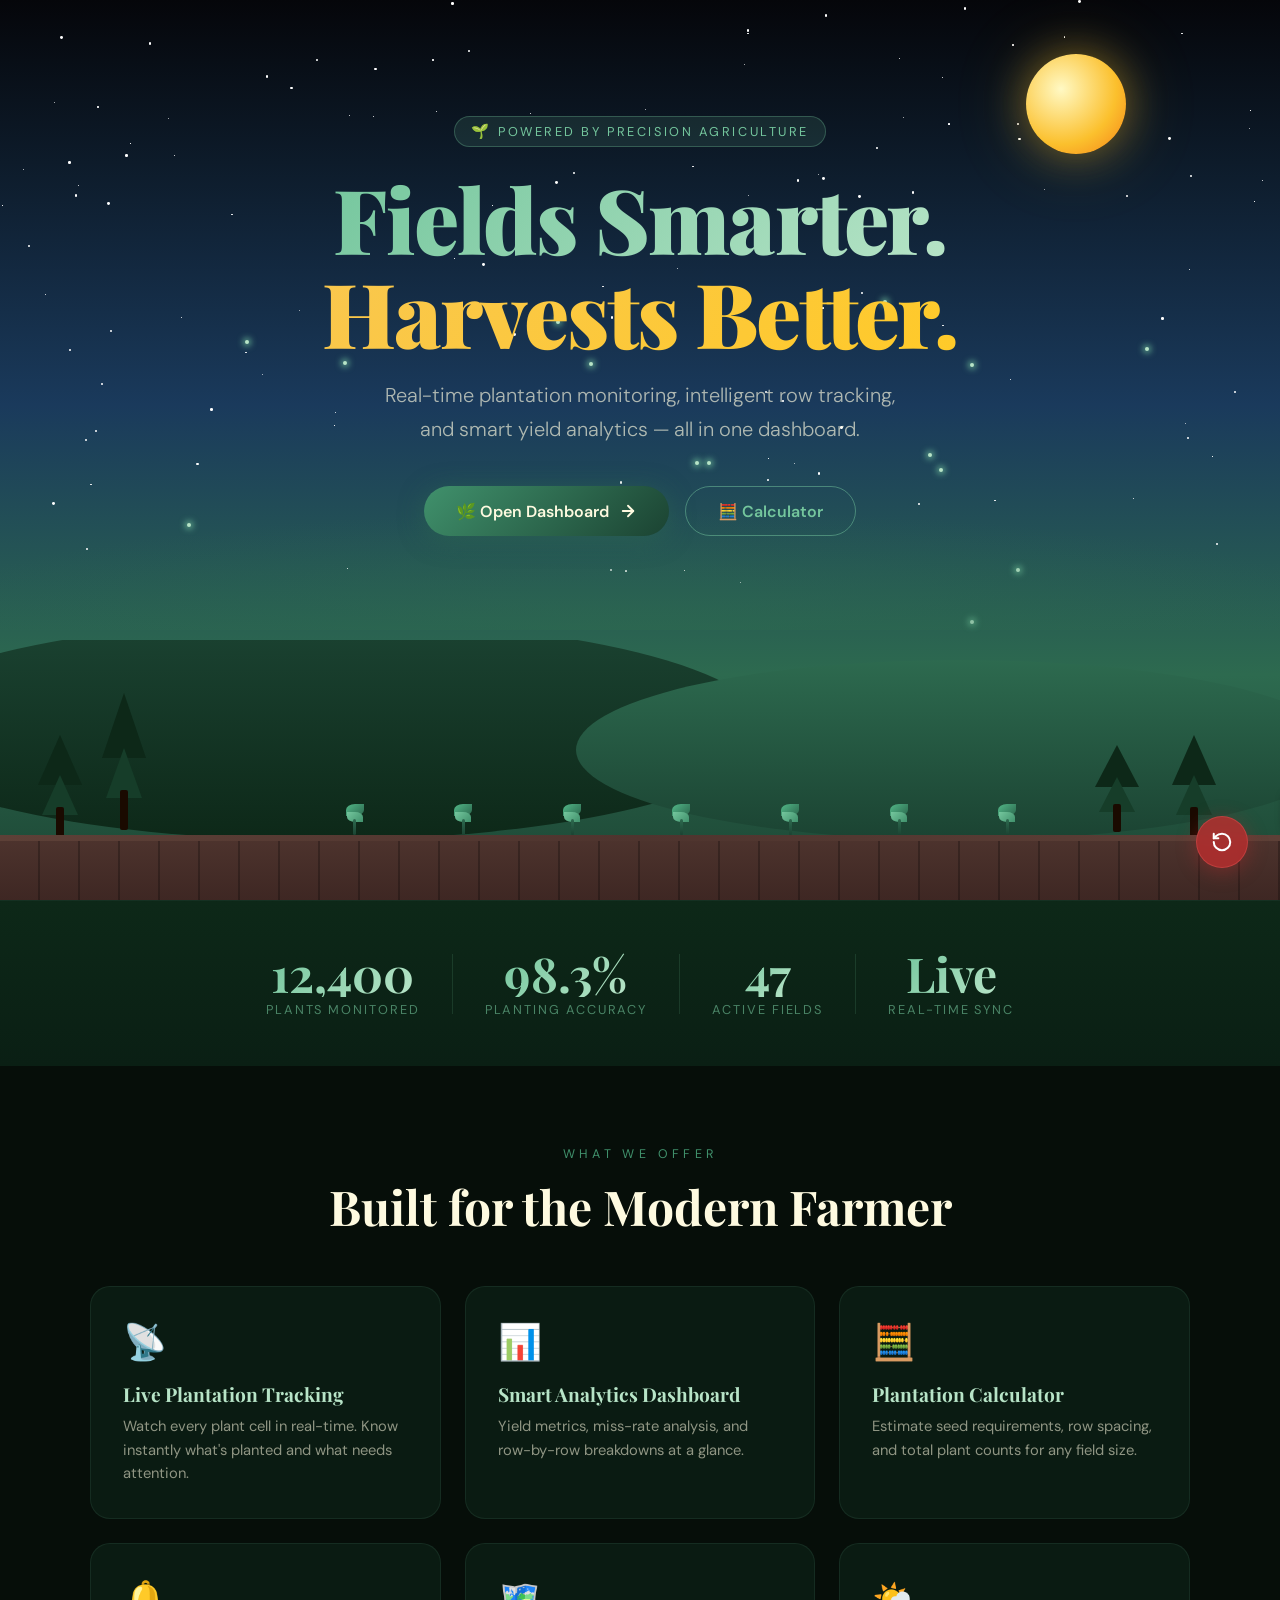
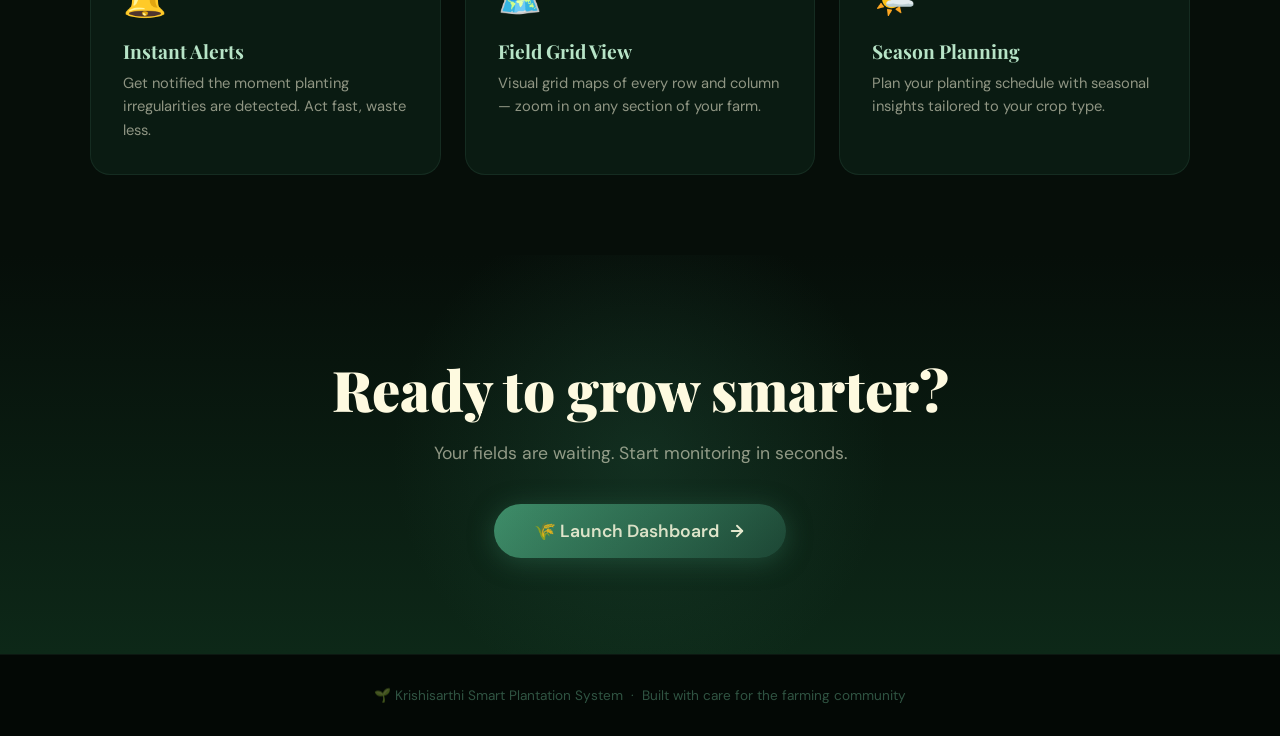
==== index.html @ 475812e2 "Basic Code" ====
<!DOCTYPE html>
<html lang="en">
<head>
  <meta charset="UTF-8" />
  <meta name="viewport" content="width=device-width, initial-scale=1.0" />
  <title>Krishisarthi – Smart Plantation System</title>
  <link rel="preconnect" href="https://fonts.googleapis.com" />
  <link rel="preconnect" href="https://fonts.gstatic.com" crossorigin />
  <link href="https://fonts.googleapis.com/css2?family=Playfair+Display:wght@700;900&family=DM+Sans:wght@300;400;500;600&display=swap" rel="stylesheet" />
  <style>
    /* ── Reset & Tokens ─────────────────────────────── */
    *, *::before, *::after { margin: 0; padding: 0; box-sizing: border-box; }

    :root {
      --soil:        #3e2723;
      --soil-mid:    #5d4037;
      --soil-light:  #795548;
      --green-dark:  #1b4332;
      --green:       #2d6a4f;
      --green-mid:   #40916c;
      --green-light: #74c69d;
      --leaf:        #b7e4c7;
      --sun:         #f9c74f;
      --sky-top:     #0d1b2a;
      --sky-mid:     #1a3a5c;
      --sky-low:     #2d6a4f;
      --cream:       #fefae0;
      --white:       #ffffff;
    }

    html { scroll-behavior: smooth; }

    body {
      font-family: 'DM Sans', sans-serif;
      background: var(--sky-top);
      color: var(--cream);
      overflow-x: hidden;
    }

    /* ── INTRO SPLASH ───────────────────────────────── */
    #splash {
      position: fixed;
      inset: 0;
      z-index: 9999;
      display: flex;
      flex-direction: column;
      align-items: center;
      justify-content: center;
      background: var(--green-dark);
      pointer-events: none;
      transition: opacity 0.8s ease, transform 0.8s ease;
    }

    #splash.hide {
      opacity: 0;
      transform: translateY(-8px);
      pointer-events: none;
    }

    .splash-leaves {
      position: absolute;
      inset: 0;
      overflow: hidden;
    }

    .splash-leaf {
      position: absolute;
      font-size: clamp(1.5rem, 3vw, 3rem);
      animation: leafFloat 4s ease-in-out infinite;
      opacity: 0.18;
    }

    @keyframes leafFloat {
      0%, 100% { transform: translateY(0) rotate(0deg); }
      50%       { transform: translateY(-18px) rotate(12deg); }
    }

    .splash-logo {
      display: flex;
      flex-direction: column;
      align-items: center;
      gap: 0.5rem;
      animation: splashReveal 1.2s cubic-bezier(0.16,1,0.3,1) both;
    }

    @keyframes splashReveal {
      from { opacity: 0; transform: scale(0.7) translateY(30px); }
      to   { opacity: 1; transform: scale(1) translateY(0); }
    }

    .splash-icon {
      font-size: clamp(4rem, 10vw, 8rem);
      line-height: 1;
      filter: drop-shadow(0 0 40px rgba(116,198,157,0.6));
      animation: iconPulse 2s ease-in-out infinite;
    }

    @keyframes iconPulse {
      0%, 100% { filter: drop-shadow(0 0 30px rgba(116,198,157,0.5)); }
      50%       { filter: drop-shadow(0 0 60px rgba(116,198,157,0.9)); }
    }

    .splash-name {
      font-family: 'Playfair Display', serif;
      font-weight: 900;
      font-size: clamp(3rem, 10vw, 7rem);
      letter-spacing: -0.02em;
      background: linear-gradient(135deg, var(--leaf) 0%, var(--sun) 60%, var(--green-light) 100%);
      -webkit-background-clip: text;
      -webkit-text-fill-color: transparent;
      background-clip: text;
      line-height: 1;
    }

    .splash-tagline {
      font-size: clamp(0.85rem, 2vw, 1.1rem);
      letter-spacing: 0.35em;
      text-transform: uppercase;
      color: var(--green-light);
      opacity: 0;
      animation: fadeUp 0.8s 0.6s ease-out forwards;
    }

    @keyframes fadeUp {
      from { opacity: 0; transform: translateY(12px); }
      to   { opacity: 1; transform: translateY(0); }
    }

    .splash-bar {
      width: 200px;
      height: 3px;
      background: rgba(116,198,157,0.2);
      border-radius: 99px;
      margin-top: 2rem;
      overflow: hidden;
      opacity: 0;
      animation: fadeUp 0.5s 0.8s ease-out forwards;
    }

    .splash-bar-fill {
      height: 100%;
      width: 0%;
      background: linear-gradient(90deg, var(--green-light), var(--sun));
      border-radius: 99px;
      animation: barFill 2s 1s ease-out forwards;
    }

    @keyframes barFill {
      to { width: 100%; }
    }

    /* ── MAIN PAGE ──────────────────────────────────── */
    #main {
      opacity: 0;
      transition: opacity 0.8s ease;
    }

    #main.show { opacity: 1; }

    /* ── SKY / HERO SECTION ─────────────────────────── */
    .hero {
      position: relative;
      min-height: 100vh;
      display: flex;
      flex-direction: column;
      overflow: hidden;
    }

    /* Gradient sky */
    .sky-bg {
      position: absolute;
      inset: 0;
      background: linear-gradient(
        180deg,
        #05060a 0%,
        #0d1b2a 18%,
        #1a3a5c 45%,
        #2d6a4f 75%,
        #1b4332 100%
      );
    }

    /* Stars */
    .stars {
      position: absolute;
      inset: 0;
      overflow: hidden;
    }

    .star {
      position: absolute;
      background: white;
      border-radius: 50%;
      animation: twinkle var(--dur, 3s) var(--delay, 0s) ease-in-out infinite;
    }

    @keyframes twinkle {
      0%, 100% { opacity: var(--min-op, 0.2); transform: scale(1); }
      50%       { opacity: 1; transform: scale(1.4); }
    }

    /* Moon */
    .moon {
      position: absolute;
      top: 6%;
      right: 12%;
      width: clamp(60px, 8vw, 100px);
      height: clamp(60px, 8vw, 100px);
      background: radial-gradient(circle at 35% 35%, #fff9c4, #fbc02d 60%, #f57f17);
      border-radius: 50%;
      box-shadow: 0 0 40px rgba(251,192,45,0.4), 0 0 80px rgba(251,192,45,0.2);
      animation: moonGlow 4s ease-in-out infinite;
    }

    @keyframes moonGlow {
      0%, 100% { box-shadow: 0 0 40px rgba(251,192,45,0.4), 0 0 80px rgba(251,192,45,0.15); }
      50%       { box-shadow: 0 0 60px rgba(251,192,45,0.7), 0 0 120px rgba(251,192,45,0.3); }
    }

    /* Fireflies */
    .firefly {
      position: absolute;
      width: 4px;
      height: 4px;
      background: #b7e4c7;
      border-radius: 50%;
      box-shadow: 0 0 6px 2px rgba(116,198,157,0.8);
      animation: fireflyMove var(--dur) var(--delay) ease-in-out infinite alternate;
    }

    @keyframes fireflyMove {
      0%   { transform: translate(0, 0); opacity: 0; }
      20%  { opacity: 1; }
      80%  { opacity: 1; }
      100% { transform: translate(var(--dx), var(--dy)); opacity: 0; }
    }

    /* Horizon glow */
    .horizon-glow {
      position: absolute;
      bottom: 30%;
      left: 0; right: 0;
      height: 120px;
      background: radial-gradient(ellipse 60% 100% at 50% 100%,
        rgba(45,106,79,0.5) 0%,
        transparent 100%);
      pointer-events: none;
    }

    /* ── HERO CONTENT ───────────────────────────────── */
    .hero-content {
      position: relative;
      z-index: 10;
      display: flex;
      flex-direction: column;
      align-items: center;
      justify-content: center;
      flex: 1;
      padding: 2rem;
      padding-bottom: 280px; /* clear farm scene */
      text-align: center;
    }

    .hero-badge {
      display: inline-flex;
      align-items: center;
      gap: 0.4rem;
      background: rgba(116,198,157,0.12);
      border: 1px solid rgba(116,198,157,0.3);
      padding: 0.35rem 1rem;
      border-radius: 99px;
      font-size: 0.8rem;
      letter-spacing: 0.2em;
      text-transform: uppercase;
      color: var(--green-light);
      margin-bottom: 1.5rem;
      opacity: 0;
      animation: fadeUp 0.7s 3.2s ease-out forwards;
    }

    .hero-badge span { font-size: 0.9rem; }

    .hero-title {
      font-family: 'Playfair Display', serif;
      font-weight: 900;
      font-size: clamp(2.5rem, 7vw, 6rem);
      line-height: 1.05;
      letter-spacing: -0.02em;
      margin-bottom: 1.2rem;
      opacity: 0;
      animation: fadeUp 0.9s 3.4s ease-out forwards;
    }

    .hero-title .line-green {
      background: linear-gradient(135deg, var(--green-light) 0%, var(--leaf) 100%);
      -webkit-background-clip: text;
      -webkit-text-fill-color: transparent;
      background-clip: text;
    }

    .hero-title .line-gold {
      background: linear-gradient(135deg, var(--sun) 0%, #ffca28 100%);
      -webkit-background-clip: text;
      -webkit-text-fill-color: transparent;
      background-clip: text;
    }

    .hero-sub {
      font-size: clamp(1rem, 2.2vw, 1.25rem);
      color: rgba(254,250,224,0.65);
      max-width: 520px;
      font-weight: 300;
      line-height: 1.7;
      margin-bottom: 2.5rem;
      opacity: 0;
      animation: fadeUp 0.9s 3.6s ease-out forwards;
    }

    .hero-actions {
      display: flex;
      gap: 1rem;
      flex-wrap: wrap;
      justify-content: center;
      opacity: 0;
      animation: fadeUp 0.9s 3.8s ease-out forwards;
    }

    .btn-hero {
      display: inline-flex;
      align-items: center;
      gap: 0.6rem;
      padding: 0.85rem 2rem;
      border-radius: 99px;
      font-family: 'DM Sans', sans-serif;
      font-size: 1rem;
      font-weight: 600;
      text-decoration: none;
      cursor: pointer;
      border: none;
      transition: transform 0.25s ease, box-shadow 0.25s ease, background 0.25s ease;
    }

    .btn-hero:hover {
      transform: translateY(-3px);
    }

    .btn-primary {
      background: linear-gradient(135deg, var(--green-mid), var(--green-dark));
      color: var(--cream);
      box-shadow: 0 4px 24px rgba(45,106,79,0.5);
    }

    .btn-primary:hover {
      box-shadow: 0 8px 40px rgba(45,106,79,0.7);
    }

    .btn-outline {
      background: transparent;
      color: var(--green-light);
      border: 1.5px solid rgba(116,198,157,0.5);
    }

    .btn-outline:hover {
      background: rgba(116,198,157,0.1);
      border-color: var(--green-light);
    }

    /* ── FARM SCENE ─────────────────────────────────── */
    .farm-scene {
      position: absolute;
      bottom: 0;
      left: 0;
      right: 0;
      height: 260px;
      overflow: hidden;
    }

    /* Hills */
    .hill {
      position: absolute;
      border-radius: 50%;
    }

    .hill-1 {
      width: 70%;
      height: 220px;
      background: linear-gradient(180deg, #1b4332, #0d2818);
      bottom: 60px;
      left: -10%;
    }

    .hill-2 {
      width: 60%;
      height: 180px;
      background: linear-gradient(180deg, #2d6a4f, #1b4332);
      bottom: 60px;
      right: -5%;
    }

    /* Tree silhouettes */
    .tree {
      position: absolute;
      bottom: 58px;
      z-index: 2;
    }

    .tree-trunk {
      width: 8px;
      height: 35px;
      background: #1a0a00;
      margin: 0 auto;
      border-radius: 2px;
    }

    .tree-top {
      width: 0;
      height: 0;
      border-left: 22px solid transparent;
      border-right: 22px solid transparent;
      border-bottom: 50px solid #0d2818;
      margin: 0 auto -10px;
    }

    .tree-mid {
      width: 0;
      height: 0;
      border-left: 18px solid transparent;
      border-right: 18px solid transparent;
      border-bottom: 40px solid #163d29;
      margin: 0 auto -8px;
    }

    /* Soil strip */
    .soil-strip {
      position: absolute;
      bottom: 0;
      left: 0; right: 0;
      height: 65px;
      background: linear-gradient(180deg, #4e342e 0%, #3e2723 100%);
      z-index: 4;
    }

    .soil-rows {
      position: absolute;
      bottom: 0;
      left: 0; right: 0;
      height: 65px;
      z-index: 5;
      overflow: hidden;
    }

    .soil-rows::before {
      content: '';
      position: absolute;
      inset: 0;
      background: repeating-linear-gradient(
        90deg,
        transparent, transparent 38px,
        rgba(0,0,0,0.25) 38px, rgba(0,0,0,0.25) 40px
      );
    }

    .soil-rows::after {
      content: '';
      position: absolute;
      top: 0; left: 0; right: 0;
      height: 6px;
      background: linear-gradient(90deg, #5d4037, #4e342e, #5d4037);
    }

    /* ── TRACTOR ────────────────────────────────────── */
    .tractor-track {
      position: absolute;
      bottom: 63px;
      left: 0; right: 0;
      height: 80px;
      z-index: 6;
      pointer-events: none;
    }

    .tractor {
      position: absolute;
      bottom: 0;
      right: -180px;
      width: 150px;
      height: 75px;
      animation: tractorDrive 12s linear infinite;
    }

    @keyframes tractorDrive {
      0%   { right: -180px; }
      100% { right: 110%; }
    }

    /* Tractor body drawn in pure CSS */
    .tractor-body {
      position: absolute;
      bottom: 14px;
      left: 28px;
      width: 88px;
      height: 44px;
      background: linear-gradient(160deg, #e65100, #bf360c);
      border-radius: 6px 12px 4px 4px;
      box-shadow: inset 0 3px 8px rgba(255,255,255,0.15), 0 3px 12px rgba(0,0,0,0.4);
    }

    .tractor-cab {
      position: absolute;
      bottom: 44px;
      left: 62px;
      width: 42px;
      height: 36px;
      background: linear-gradient(160deg, #ef6c00, #e65100);
      border-radius: 6px 8px 0 0;
      box-shadow: inset 0 2px 6px rgba(255,255,255,0.15);
    }

    .tractor-window {
      position: absolute;
      top: 5px;
      left: 5px;
      right: 5px;
      height: 18px;
      background: rgba(100,200,255,0.4);
      border-radius: 4px 6px 0 0;
      border: 1px solid rgba(255,255,255,0.3);
    }

    .tractor-exhaust {
      position: absolute;
      bottom: 78px;
      left: 88px;
      width: 8px;
      height: 16px;
      background: #333;
      border-radius: 3px 3px 0 0;
    }

    .smoke-puff {
      position: absolute;
      bottom: 94px;
      left: 82px;
      width: 14px;
      height: 14px;
      background: rgba(200,200,200,0.5);
      border-radius: 50%;
      animation: smokePuff 0.8s ease-out infinite;
    }

    .smoke-puff:nth-child(2) {
      left: 86px;
      animation-delay: 0.4s;
      width: 10px; height: 10px;
    }

    @keyframes smokePuff {
      0%   { transform: translateY(0) scale(1); opacity: 0.6; }
      100% { transform: translateY(-20px) scale(2); opacity: 0; }
    }

    /* Wheel */
    .wheel {
      position: absolute;
      border-radius: 50%;
      background: #212121;
      border: 2px solid #424242;
      animation: wheelSpin 0.6s linear infinite;
      overflow: hidden;
    }

    .wheel::after {
      content: '';
      position: absolute;
      inset: 2px;
      background: radial-gradient(circle at 30% 30%, #555, #111);
      border-radius: 50%;
    }

    /* Spokes */
    .wheel::before {
      content: '';
      position: absolute;
      inset: 0;
      background:
        linear-gradient(0deg, transparent 48%, #444 48%, #444 52%, transparent 52%),
        linear-gradient(60deg, transparent 48%, #444 48%, #444 52%, transparent 52%),
        linear-gradient(120deg, transparent 48%, #444 48%, #444 52%, transparent 52%);
      border-radius: 50%;
    }

    @keyframes wheelSpin {
      from { transform: rotate(0deg); }
      to   { transform: rotate(-360deg); }
    }

    .wheel-rear {
      width: 46px;
      height: 46px;
      bottom: 0;
      left: 14px;
    }

    .wheel-front {
      width: 32px;
      height: 32px;
      bottom: 4px;
      right: 16px;
    }

    /* Planter / seeder attachment */
    .planter {
      position: absolute;
      bottom: 8px;
      left: -26px;
      width: 28px;
      height: 36px;
      background: #37474f;
      border-radius: 4px 4px 6px 6px;
      box-shadow: 0 2px 8px rgba(0,0,0,0.4);
    }

    .planter::after {
      content: '';
      position: absolute;
      bottom: -8px;
      left: 50%;
      transform: translateX(-50%);
      width: 4px;
      height: 10px;
      background: #546e7a;
      border-radius: 0 0 3px 3px;
    }

    /* Dust particles */
    .dust {
      position: absolute;
      bottom: 4px;
      left: -10px;
      width: 6px;
      height: 6px;
      background: rgba(161,136,127,0.6);
      border-radius: 50%;
      animation: dustFloat 0.7s ease-out infinite;
    }

    .dust:nth-child(2) { left: -18px; animation-delay: 0.25s; width: 4px; height: 4px; }
    .dust:nth-child(3) { left: -5px; bottom: 10px; animation-delay: 0.5s; width: 5px; height: 5px; }

    @keyframes dustFloat {
      0%   { transform: translate(0, 0) scale(1); opacity: 0.6; }
      100% { transform: translate(-12px, -15px) scale(0.2); opacity: 0; }
    }

    /* ── SAPLINGS ───────────────────────────────────── */
    .sapling-row {
      position: absolute;
      bottom: 63px;
      left: 0; right: 0;
      height: 50px;
      z-index: 7;
      pointer-events: none;
    }

    .sapling {
      position: absolute;
      bottom: 2px;
      display: flex;
      flex-direction: column;
      align-items: center;
      opacity: 0;
      transform: scaleY(0);
      transform-origin: bottom center;
      transition: none;
    }

    .sapling.sprouting {
      animation: sprout 0.6s cubic-bezier(0.34,1.56,0.64,1) forwards;
    }

    @keyframes sprout {
      0%   { opacity: 0; transform: scaleY(0); }
      60%  { opacity: 1; transform: scaleY(1.15); }
      100% { opacity: 1; transform: scaleY(1); }
    }

    .sap-stem {
      width: 3px;
      height: 16px;
      background: linear-gradient(180deg, #2d6a4f, #1b4332);
      border-radius: 2px;
    }

    .sap-leaf {
      width: 18px;
      height: 12px;
      background: linear-gradient(135deg, #52b788, #2d6a4f);
      border-radius: 50% 0 50% 0;
      margin-bottom: -4px;
    }

    .sap-leaf-r {
      width: 16px;
      height: 10px;
      background: linear-gradient(135deg, #74c69d, #40916c);
      border-radius: 0 50% 0 50%;
      margin-bottom: -3px;
    }

    /* ── STATS ROW ──────────────────────────────────── */
    .stats-row {
      position: relative;
      z-index: 20;
      display: flex;
      justify-content: center;
      gap: 2rem;
      flex-wrap: wrap;
      padding: 3rem 2rem;
      background: linear-gradient(180deg, #0d2818 0%, #0a1f14 100%);
      border-top: 1px solid rgba(116,198,157,0.1);
    }

    .stat-card {
      display: flex;
      flex-direction: column;
      align-items: center;
      gap: 0.25rem;
      opacity: 0;
      transform: translateY(20px);
      animation: fadeUp 0.7s ease-out forwards;
    }

    .stat-card:nth-child(1) { animation-delay: 4s; }
    .stat-card:nth-child(2) { animation-delay: 4.15s; }
    .stat-card:nth-child(3) { animation-delay: 4.3s; }
    .stat-card:nth-child(4) { animation-delay: 4.45s; }

    .stat-num {
      font-family: 'Playfair Display', serif;
      font-size: clamp(2rem, 4vw, 3rem);
      font-weight: 700;
      background: linear-gradient(135deg, var(--green-light), var(--leaf));
      -webkit-background-clip: text;
      -webkit-text-fill-color: transparent;
      background-clip: text;
      line-height: 1;
    }

    .stat-label {
      font-size: 0.8rem;
      letter-spacing: 0.15em;
      text-transform: uppercase;
      color: rgba(116,198,157,0.6);
      text-align: center;
    }

    .stat-divider {
      width: 1px;
      height: 60px;
      background: rgba(116,198,157,0.15);
      align-self: center;
    }

    /* ── FEATURES ───────────────────────────────────── */
    .features {
      position: relative;
      z-index: 20;
      padding: 5rem 2rem;
      background: #060e09;
    }

    .section-label {
      text-align: center;
      font-size: 0.78rem;
      letter-spacing: 0.35em;
      text-transform: uppercase;
      color: var(--green-mid);
      margin-bottom: 0.75rem;
    }

    .section-title {
      font-family: 'Playfair Display', serif;
      font-size: clamp(2rem, 4vw, 3rem);
      text-align: center;
      font-weight: 700;
      margin-bottom: 3rem;
      color: var(--cream);
    }

    .features-grid {
      display: grid;
      grid-template-columns: repeat(auto-fit, minmax(260px, 1fr));
      gap: 1.5rem;
      max-width: 1100px;
      margin: 0 auto;
    }

    .feat-card {
      background: rgba(27,67,50,0.25);
      border: 1px solid rgba(116,198,157,0.1);
      border-radius: 20px;
      padding: 2rem;
      transition: transform 0.3s ease, box-shadow 0.3s ease, border-color 0.3s ease;
    }

    .feat-card:hover {
      transform: translateY(-6px);
      box-shadow: 0 16px 48px rgba(45,106,79,0.25);
      border-color: rgba(116,198,157,0.3);
    }

    .feat-icon {
      font-size: 2.2rem;
      margin-bottom: 1rem;
      display: block;
    }

    .feat-title {
      font-family: 'Playfair Display', serif;
      font-size: 1.2rem;
      font-weight: 700;
      color: var(--leaf);
      margin-bottom: 0.5rem;
    }

    .feat-desc {
      font-size: 0.92rem;
      color: rgba(254,250,224,0.55);
      line-height: 1.6;
    }

    /* ── CTA ────────────────────────────────────────── */
    .cta-section {
      position: relative;
      z-index: 20;
      padding: 6rem 2rem;
      text-align: center;
      background: linear-gradient(180deg, #060e09, #0d2818);
      overflow: hidden;
    }

    .cta-glow {
      position: absolute;
      top: 50%;
      left: 50%;
      transform: translate(-50%, -50%);
      width: 500px;
      height: 500px;
      background: radial-gradient(circle, rgba(45,106,79,0.25) 0%, transparent 70%);
      pointer-events: none;
    }

    .cta-title {
      font-family: 'Playfair Display', serif;
      font-size: clamp(2rem, 5vw, 3.5rem);
      font-weight: 900;
      color: var(--cream);
      margin-bottom: 1rem;
      position: relative;
    }

    .cta-sub {
      color: rgba(254,250,224,0.55);
      margin-bottom: 2.5rem;
      font-size: 1.1rem;
      position: relative;
    }

    /* ── FOOTER ─────────────────────────────────────── */
    footer {
      background: #030805;
      padding: 2rem;
      text-align: center;
      font-size: 0.85rem;
      color: rgba(116,198,157,0.4);
      border-top: 1px solid rgba(116,198,157,0.08);
    }

    /* ── FLOATING RESET ─────────────────────────────── */
    .btn-reset {
      position: fixed;
      bottom: 2rem;
      right: 2rem;
      width: 52px;
      height: 52px;
      border-radius: 50%;
      background: rgba(183,46,46,0.85);
      backdrop-filter: blur(8px);
      color: white;
      border: 1px solid rgba(255,100,100,0.3);
      box-shadow: 0 4px 20px rgba(183,46,46,0.4);
      cursor: pointer;
      display: flex;
      align-items: center;
      justify-content: center;
      transition: transform 0.3s ease, box-shadow 0.3s ease;
      z-index: 1000;
    }

    .btn-reset:hover {
      transform: translateY(-3px) rotate(-45deg);
      box-shadow: 0 8px 32px rgba(183,46,46,0.6);
    }

    /* ── RESPONSIVE ─────────────────────────────────── */
    @media (max-width: 600px) {
      .hero-content { padding-bottom: 240px; }
      .hero-actions { gap: 0.75rem; }
      .btn-hero { padding: 0.75rem 1.5rem; font-size: 0.92rem; }
      .stat-divider { display: none; }
      .stats-row { gap: 1.5rem; }
    }
  </style>
</head>
<body>

<!-- ═══════════════════════════════════ INTRO SPLASH ═══ -->
<div id="splash">
  <div class="splash-leaves" id="splashLeaves"></div>
  <div class="splash-logo">
    <div class="splash-icon">🌾</div>
    <div class="splash-name">Krishisarthi</div>
    <div class="splash-tagline">Smart Plantation System</div>
    <div class="splash-bar"><div class="splash-bar-fill"></div></div>
  </div>
</div>

<!-- ═══════════════════════════════════ MAIN PAGE ══════ -->
<div id="main">

  <!-- HERO -->
  <section class="hero">
    <div class="sky-bg"></div>
    <div class="stars" id="stars"></div>
    <div class="moon"></div>
    <div id="fireflies"></div>
    <div class="horizon-glow"></div>

    <!-- Trees silhouettes -->
    <div class="tree" style="left:3%">
      <div class="tree-top"></div><div class="tree-mid"></div><div class="tree-trunk"></div>
    </div>
    <div class="tree" style="left:8%;bottom:70px">
      <div class="tree-top" style="border-bottom-width:65px"></div>
      <div class="tree-mid" style="border-bottom-width:50px"></div>
      <div class="tree-trunk" style="height:40px"></div>
    </div>
    <div class="tree" style="right:5%">
      <div class="tree-top"></div><div class="tree-mid"></div><div class="tree-trunk"></div>
    </div>
    <div class="tree" style="right:11%;bottom:68px">
      <div class="tree-top" style="border-bottom-width:42px"></div>
      <div class="tree-mid" style="border-bottom-width:35px"></div>
      <div class="tree-trunk" style="height:28px"></div>
    </div>

    <div class="hero-content">
      <div class="hero-badge"><span>🌱</span> Powered by Precision Agriculture</div>
      <h1 class="hero-title">
        <span class="line-green">Fields Smarter.</span><br>
        <span class="line-gold">Harvests Better.</span>
      </h1>
      <p class="hero-sub">
        Real-time plantation monitoring, intelligent row tracking, and smart yield analytics — all in one dashboard.
      </p>
      <div class="hero-actions">
        <a href="dashboard.html" class="btn-hero btn-primary">
          🌿 Open Dashboard
          <svg width="18" height="18" viewBox="0 0 24 24" fill="none" stroke="currentColor" stroke-width="2.5" stroke-linecap="round" stroke-linejoin="round"><line x1="5" y1="12" x2="19" y2="12"/><polyline points="12 5 19 12 12 19"/></svg>
        </a>
        <a href="calculator.html" class="btn-hero btn-outline">
          🧮 Calculator
        </a>
      </div>
    </div>

    <!-- FARM SCENE -->
    <div class="farm-scene">
      <div class="hill hill-1"></div>
      <div class="hill hill-2"></div>

      <div class="soil-strip"></div>
      <div class="soil-rows"></div>

      <!-- Tractor track layer -->
      <div class="tractor-track">
        <div class="tractor" id="tractor">
          <div class="smoke-puff"></div>
          <div class="smoke-puff"></div>
          <div class="tractor-exhaust"></div>
          <div class="tractor-cab">
            <div class="tractor-window"></div>
          </div>
          <div class="tractor-body"></div>
          <div class="wheel wheel-rear"></div>
          <div class="wheel wheel-front"></div>
          <div class="planter"></div>
          <div class="dust"></div>
          <div class="dust"></div>
          <div class="dust"></div>
        </div>
      </div>

      <!-- Sapling row -->
      <div class="sapling-row" id="saplingRow"></div>
    </div>
  </section>

  <!-- STATS -->
  <div class="stats-row">
    <div class="stat-card">
      <div class="stat-num">12,400</div>
      <div class="stat-label">Plants Monitored</div>
    </div>
    <div class="stat-divider"></div>
    <div class="stat-card">
      <div class="stat-num">98.3%</div>
      <div class="stat-label">Planting Accuracy</div>
    </div>
    <div class="stat-divider"></div>
    <div class="stat-card">
      <div class="stat-num">47</div>
      <div class="stat-label">Active Fields</div>
    </div>
    <div class="stat-divider"></div>
    <div class="stat-card">
      <div class="stat-num">Live</div>
      <div class="stat-label">Real-time Sync</div>
    </div>
  </div>

  <!-- FEATURES -->
  <section class="features">
    <div class="section-label">What We Offer</div>
    <h2 class="section-title">Built for the Modern Farmer</h2>
    <div class="features-grid">
      <div class="feat-card">
        <span class="feat-icon">📡</span>
        <div class="feat-title">Live Plantation Tracking</div>
        <div class="feat-desc">Watch every plant cell in real-time. Know instantly what's planted and what needs attention.</div>
      </div>
      <div class="feat-card">
        <span class="feat-icon">📊</span>
        <div class="feat-title">Smart Analytics Dashboard</div>
        <div class="feat-desc">Yield metrics, miss-rate analysis, and row-by-row breakdowns at a glance.</div>
      </div>
      <div class="feat-card">
        <span class="feat-icon">🧮</span>
        <div class="feat-title">Plantation Calculator</div>
        <div class="feat-desc">Estimate seed requirements, row spacing, and total plant counts for any field size.</div>
      </div>
      <div class="feat-card">
        <span class="feat-icon">🔔</span>
        <div class="feat-title">Instant Alerts</div>
        <div class="feat-desc">Get notified the moment planting irregularities are detected. Act fast, waste less.</div>
      </div>
      <div class="feat-card">
        <span class="feat-icon">🗺️</span>
        <div class="feat-title">Field Grid View</div>
        <div class="feat-desc">Visual grid maps of every row and column — zoom in on any section of your farm.</div>
      </div>
      <div class="feat-card">
        <span class="feat-icon">🌤️</span>
        <div class="feat-title">Season Planning</div>
        <div class="feat-desc">Plan your planting schedule with seasonal insights tailored to your crop type.</div>
      </div>
    </div>
  </section>

  <!-- CTA -->
  <section class="cta-section">
    <div class="cta-glow"></div>
    <h2 class="cta-title">Ready to grow smarter?</h2>
    <p class="cta-sub">Your fields are waiting. Start monitoring in seconds.</p>
    <a href="dashboard.html" class="btn-hero btn-primary" style="font-size:1.1rem;padding:1rem 2.5rem">
      🌾 Launch Dashboard
      <svg width="18" height="18" viewBox="0 0 24 24" fill="none" stroke="currentColor" stroke-width="2.5" stroke-linecap="round" stroke-linejoin="round"><line x1="5" y1="12" x2="19" y2="12"/><polyline points="12 5 19 12 12 19"/></svg>
    </a>
  </section>

  <footer>
    🌱 Krishisarthi Smart Plantation System &nbsp;·&nbsp; Built with care for the farming community
  </footer>

</div>

<!-- Reset button -->
<button class="btn-reset" title="Reset Database">
  <svg fill="none" stroke="currentColor" stroke-width="2.2" stroke-linecap="round" stroke-linejoin="round" viewBox="0 0 24 24" width="22" height="22">
    <path d="M3 12a9 9 0 1 0 9-9 9.75 9.75 0 0 0-6.74 2.74L3 8"/>
    <path d="M3 3v5h5"/>
  </svg>
</button>

<script>
// ── Splash ───────────────────────────────────────────
(function() {
  // Scatter background leaves on splash
  const leavesEl = document.getElementById('splashLeaves');
  const leafEmoji = ['🍃','🌿','🍀','☘️'];
  for (let i = 0; i < 18; i++) {
    const l = document.createElement('div');
    l.className = 'splash-leaf';
    l.textContent = leafEmoji[i % leafEmoji.length];
    l.style.cssText = `
      left:${Math.random()*100}%;
      top:${Math.random()*100}%;
      animation-delay:${Math.random()*4}s;
      animation-duration:${3+Math.random()*3}s;
      font-size:${1+Math.random()*2.5}rem;
    `;
    leavesEl.appendChild(l);
  }

  // Hide splash after ~3.2s
  setTimeout(() => {
    document.getElementById('splash').classList.add('hide');
    document.getElementById('main').classList.add('show');
  }, 3200);
})();

// ── Stars ────────────────────────────────────────────
(function() {
  const starsEl = document.getElementById('stars');
  for (let i = 0; i < 120; i++) {
    const s = document.createElement('div');
    s.className = 'star';
    const size = Math.random() * 2.5 + 0.5;
    s.style.cssText = `
      width:${size}px; height:${size}px;
      left:${Math.random()*100}%;
      top:${Math.random()*65}%;
      --dur:${2+Math.random()*4}s;
      --delay:${Math.random()*5}s;
      --min-op:${0.1+Math.random()*0.3};
    `;
    starsEl.appendChild(s);
  }
})();

// ── Fireflies ────────────────────────────────────────
(function() {
  const ff = document.getElementById('fireflies');
  for (let i = 0; i < 16; i++) {
    const f = document.createElement('div');
    f.className = 'firefly';
    f.style.cssText = `
      left:${5+Math.random()*90}%;
      top:${30+Math.random()*50}%;
      --dur:${3+Math.random()*4}s;
      --delay:${Math.random()*5}s;
      --dx:${(Math.random()-0.5)*80}px;
      --dy:${(Math.random()-0.5)*60}px;
    `;
    ff.appendChild(f);
  }
})();

// ── Synced Sapling Spawner ───────────────────────────
(function() {
  const TRACTOR_DURATION_MS = 12000;
  const SAPLING_COUNT = 9;
  const ROW_EL = document.getElementById('saplingRow');

  // The tractor CSS animation: right goes from -180px → 110vw in TRACTOR_DURATION_MS
  // We want saplings to appear roughly behind the planter attachment (~left side of tractor)
  // We'll compute left% positions evenly and stagger their sprout timings to match.

  const W = window.innerWidth;

  // Tractor starts at right:-180px  →  left = W+180 (off right)
  // Tractor ends   at right:110vw   →  left = -10vw (off left)
  // Position at time t (0..1): leftPx = (W+180) - t*(W+180 + W*1.1) = (W+180)*(1-t) - W*1.1*t
  // Simplify: leftPx = (W+180) - t*(W*2.1+180)
  // We want sapling i at leftPx_i, find t_i

  // Evenly spaced planting positions from 80% to 10% of screen width
  const positions = [];
  for (let i = 0; i < SAPLING_COUNT; i++) {
    positions.push(0.78 - i * (0.68 / (SAPLING_COUNT - 1)));
  }

  const totalTravel = W * 2.1 + 180;

  positions.forEach((pct, i) => {
    const leftPx = pct * W;
    // (W+180) - t*totalTravel = leftPx  →  t = ((W+180) - leftPx) / totalTravel
    const t = ((W + 180) - leftPx) / totalTravel;
    const delay = t * TRACTOR_DURATION_MS;

    // Create sapling element
    const sap = document.createElement('div');
    sap.className = 'sapling';
    sap.style.left = (pct * 100) + '%';
    sap.innerHTML = `
      <div class="sap-leaf"></div>
      <div class="sap-leaf-r"></div>
      <div class="sap-stem"></div>
    `;
    ROW_EL.appendChild(sap);

    // Trigger sprout animation at right moment
    setTimeout(() => {
      sap.classList.add('sprouting');
      sap.style.opacity = '1';
    }, delay);

    // Also re-sprout on each tractor loop
    setInterval(() => {
      sap.classList.remove('sprouting');
      sap.style.opacity = '0';
      sap.style.transform = 'scaleY(0)';
      // Small pause then re-sprout
      setTimeout(() => {
        sap.style.transform = '';
        sap.classList.add('sprouting');
      }, 50);
    }, TRACTOR_DURATION_MS);

    // Seed the cycle offset correctly
    // (the first sprouting is already delayed above; loop restarts from t=0 each full cycle)
  });
})();
</script>

</body>
</html>
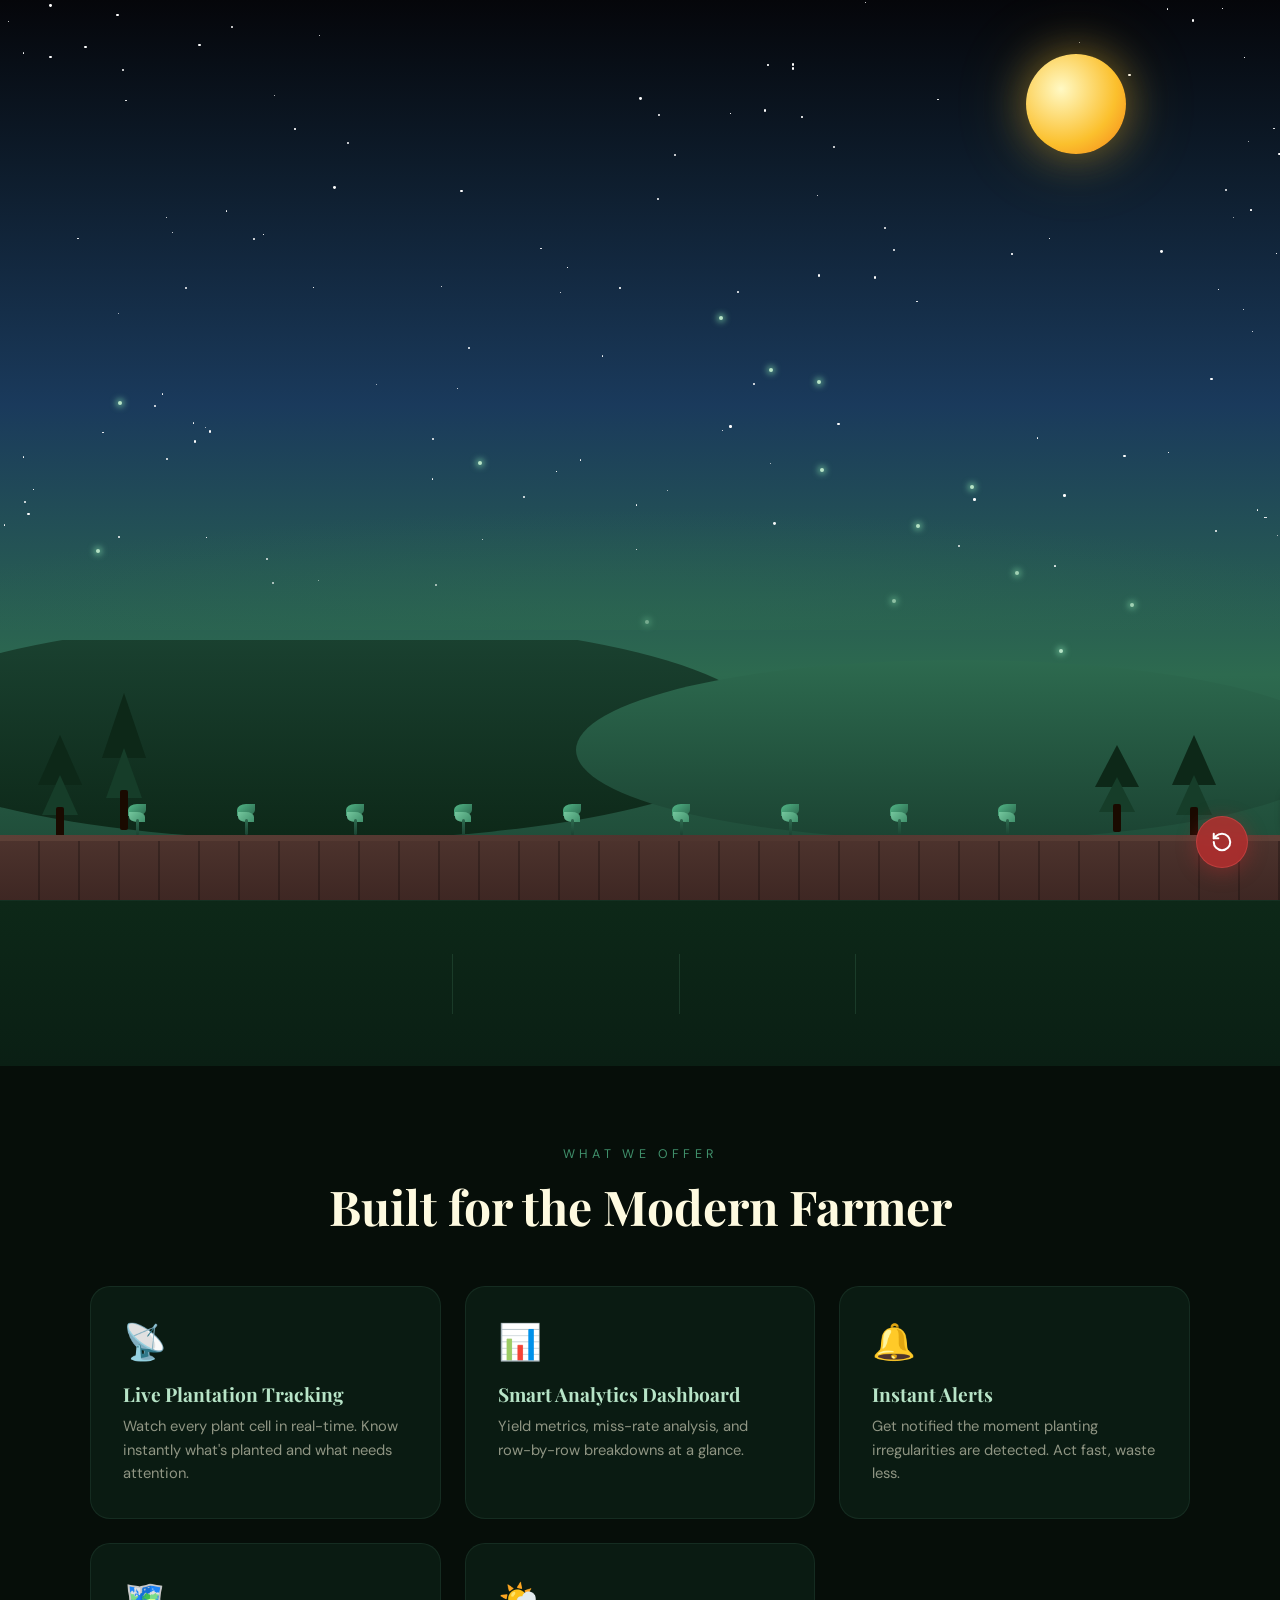
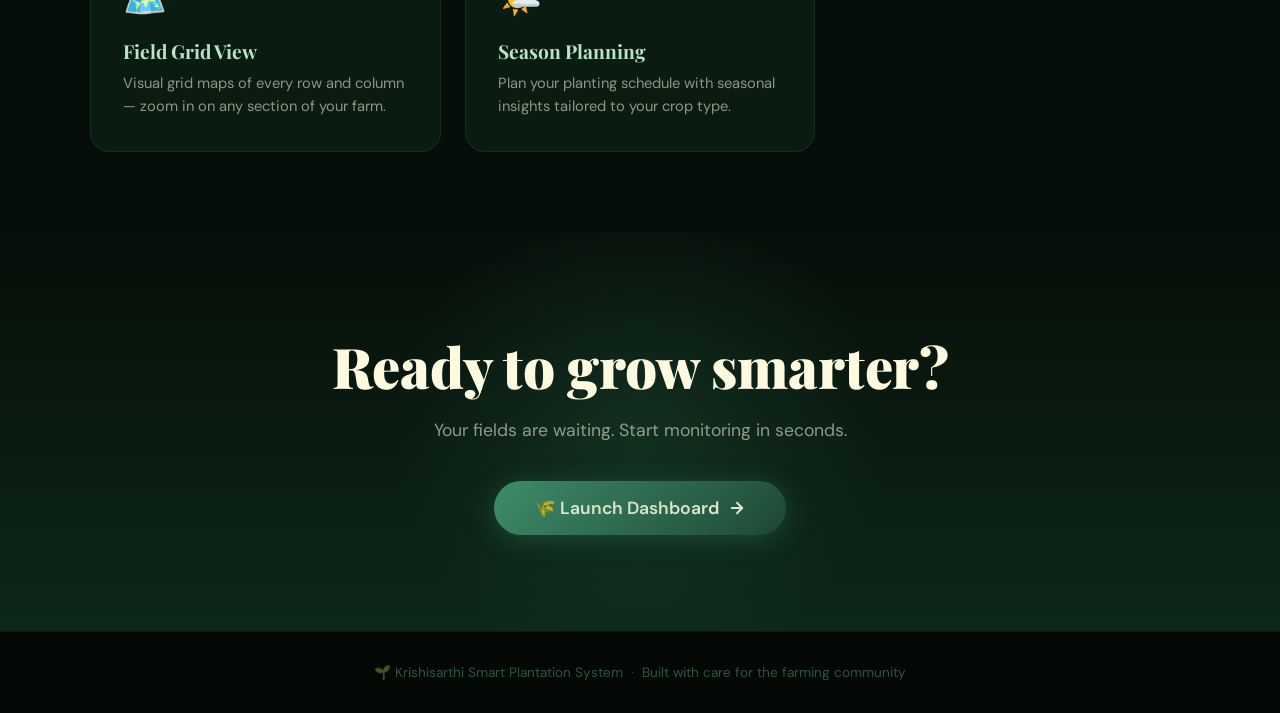
==== commit ed3073b5: "Updated Core logic and db" ====
--- a/index.html
+++ b/index.html
@@ -75,79 +75,23 @@
       50%       { transform: translateY(-18px) rotate(12deg); }
     }
 
-    .splash-logo {
-      display: flex;
-      flex-direction: column;
-      align-items: center;
-      gap: 0.5rem;
-      animation: splashReveal 1.2s cubic-bezier(0.16,1,0.3,1) both;
-    }
-
+.splash-logo {
+  width: 100vw;
+  height: 100vh;
+  animation: splashReveal 1.2s cubic-bezier(0.16,1,0.3,1) both;
+}
+
+.splash-image {
+  width: 100vw;
+  height: 100vh;
+  object-fit: contain;
+}
     @keyframes splashReveal {
       from { opacity: 0; transform: scale(0.7) translateY(30px); }
       to   { opacity: 1; transform: scale(1) translateY(0); }
     }
 
-    .splash-icon {
-      font-size: clamp(4rem, 10vw, 8rem);
-      line-height: 1;
-      filter: drop-shadow(0 0 40px rgba(116,198,157,0.6));
-      animation: iconPulse 2s ease-in-out infinite;
-    }
-
-    @keyframes iconPulse {
-      0%, 100% { filter: drop-shadow(0 0 30px rgba(116,198,157,0.5)); }
-      50%       { filter: drop-shadow(0 0 60px rgba(116,198,157,0.9)); }
-    }
-
-    .splash-name {
-      font-family: 'Playfair Display', serif;
-      font-weight: 900;
-      font-size: clamp(3rem, 10vw, 7rem);
-      letter-spacing: -0.02em;
-      background: linear-gradient(135deg, var(--leaf) 0%, var(--sun) 60%, var(--green-light) 100%);
-      -webkit-background-clip: text;
-      -webkit-text-fill-color: transparent;
-      background-clip: text;
-      line-height: 1;
-    }
-
-    .splash-tagline {
-      font-size: clamp(0.85rem, 2vw, 1.1rem);
-      letter-spacing: 0.35em;
-      text-transform: uppercase;
-      color: var(--green-light);
-      opacity: 0;
-      animation: fadeUp 0.8s 0.6s ease-out forwards;
-    }
-
-    @keyframes fadeUp {
-      from { opacity: 0; transform: translateY(12px); }
-      to   { opacity: 1; transform: translateY(0); }
-    }
-
-    .splash-bar {
-      width: 200px;
-      height: 3px;
-      background: rgba(116,198,157,0.2);
-      border-radius: 99px;
-      margin-top: 2rem;
-      overflow: hidden;
-      opacity: 0;
-      animation: fadeUp 0.5s 0.8s ease-out forwards;
-    }
-
-    .splash-bar-fill {
-      height: 100%;
-      width: 0%;
-      background: linear-gradient(90deg, var(--green-light), var(--sun));
-      border-radius: 99px;
-      animation: barFill 2s 1s ease-out forwards;
-    }
-
-    @keyframes barFill {
-      to { width: 100%; }
-    }
+
 
     /* ── MAIN PAGE ──────────────────────────────────── */
     #main {
@@ -361,6 +305,135 @@
     }
 
     .btn-outline:hover {
+      background: rgba(116,198,157,0.1);
+      border-color: var(--green-light);
+    }
+
+    /* ── MACHINE MODAL ──────────────────────────────── */
+    .modal-overlay {
+      position: fixed;
+      inset: 0;
+      background: rgba(0, 0, 0, 0.6);
+      display: none;
+      align-items: center;
+      justify-content: center;
+      z-index: 10000;
+      backdrop-filter: blur(4px);
+    }
+
+    .modal-overlay.show {
+      display: flex;
+    }
+
+    .modal-content {
+      background: linear-gradient(135deg, #1b4332 0%, #2d6a4f 100%);
+      border: 2px solid rgba(116,198,157,0.4);
+      border-radius: 16px;
+      padding: 3rem;
+      max-width: 400px;
+      width: 90%;
+      box-shadow: 0 20px 60px rgba(0, 0, 0, 0.5);
+      animation: modalSlideUp 0.4s ease-out;
+    }
+
+    @keyframes modalSlideUp {
+      from {
+        opacity: 0;
+        transform: translateY(30px);
+      }
+      to {
+        opacity: 1;
+        transform: translateY(0);
+      }
+    }
+
+    .modal-title {
+      font-family: 'Playfair Display', serif;
+      font-size: 1.8rem;
+      font-weight: 700;
+      color: var(--cream);
+      margin-bottom: 0.8rem;
+      text-align: center;
+    }
+
+    .modal-subtitle {
+      color: rgba(254,250,224,0.7);
+      text-align: center;
+      margin-bottom: 2rem;
+      font-size: 0.95rem;
+    }
+
+    .modal-input {
+      width: 100%;
+      padding: 0.9rem 1rem;
+      border: 2px solid rgba(116,198,157,0.3);
+      border-radius: 8px;
+      background: rgba(255, 255, 255, 0.05);
+      color: var(--cream);
+      font-size: 1rem;
+      font-family: 'DM Sans', sans-serif;
+      margin-bottom: 1.5rem;
+      transition: border-color 0.3s ease;
+    }
+
+    .modal-input:focus {
+      outline: none;
+      border-color: var(--green-light);
+      background: rgba(255, 255, 255, 0.08);
+    }
+
+    .modal-input::placeholder {
+      color: rgba(254,250,224,0.4);
+    }
+
+    .modal-error {
+      color: #ff6b6b;
+      font-size: 0.85rem;
+      margin-top: -1rem;
+      margin-bottom: 1rem;
+      display: none;
+      text-align: center;
+    }
+
+    .modal-error.show {
+      display: block;
+    }
+
+    .modal-buttons {
+      display: flex;
+      gap: 1rem;
+    }
+
+    .modal-btn {
+      flex: 1;
+      padding: 0.85rem 1.5rem;
+      border: none;
+      border-radius: 8px;
+      font-family: 'DM Sans', sans-serif;
+      font-size: 0.95rem;
+      font-weight: 600;
+      cursor: pointer;
+      transition: all 0.3s ease;
+    }
+
+    .modal-btn-submit {
+      background: linear-gradient(135deg, var(--green-mid), var(--green-dark));
+      color: var(--cream);
+      box-shadow: 0 4px 24px rgba(45,106,79,0.5);
+    }
+
+    .modal-btn-submit:hover {
+      transform: translateY(-2px);
+      box-shadow: 0 8px 40px rgba(45,106,79,0.7);
+    }
+
+    .modal-btn-cancel {
+      background: transparent;
+      color: var(--green-light);
+      border: 1.5px solid rgba(116,198,157,0.5);
+    }
+
+    .modal-btn-cancel:hover {
       background: rgba(116,198,157,0.1);
       border-color: var(--green-light);
     }
@@ -917,10 +990,7 @@
 <div id="splash">
   <div class="splash-leaves" id="splashLeaves"></div>
   <div class="splash-logo">
-    <div class="splash-icon">🌾</div>
-    <div class="splash-name">Krishisarthi</div>
-    <div class="splash-tagline">Smart Plantation System</div>
-    <div class="splash-bar"><div class="splash-bar-fill"></div></div>
+    <img src="assets/loader.jpg" alt="Krishisarthi" class="splash-image" />
   </div>
 </div>
 
@@ -963,13 +1033,10 @@
         Real-time plantation monitoring, intelligent row tracking, and smart yield analytics — all in one dashboard.
       </p>
       <div class="hero-actions">
-        <a href="dashboard.html" class="btn-hero btn-primary">
+        <button onclick="openMachineModal()" class="btn-hero btn-primary">
           🌿 Open Dashboard
           <svg width="18" height="18" viewBox="0 0 24 24" fill="none" stroke="currentColor" stroke-width="2.5" stroke-linecap="round" stroke-linejoin="round"><line x1="5" y1="12" x2="19" y2="12"/><polyline points="12 5 19 12 12 19"/></svg>
-        </a>
-        <a href="calculator.html" class="btn-hero btn-outline">
-          🧮 Calculator
-        </a>
+        </button>
       </div>
     </div>
 
@@ -1044,11 +1111,6 @@
         <div class="feat-desc">Yield metrics, miss-rate analysis, and row-by-row breakdowns at a glance.</div>
       </div>
       <div class="feat-card">
-        <span class="feat-icon">🧮</span>
-        <div class="feat-title">Plantation Calculator</div>
-        <div class="feat-desc">Estimate seed requirements, row spacing, and total plant counts for any field size.</div>
-      </div>
-      <div class="feat-card">
         <span class="feat-icon">🔔</span>
         <div class="feat-title">Instant Alerts</div>
         <div class="feat-desc">Get notified the moment planting irregularities are detected. Act fast, waste less.</div>
@@ -1071,10 +1133,10 @@
     <div class="cta-glow"></div>
     <h2 class="cta-title">Ready to grow smarter?</h2>
     <p class="cta-sub">Your fields are waiting. Start monitoring in seconds.</p>
-    <a href="dashboard.html" class="btn-hero btn-primary" style="font-size:1.1rem;padding:1rem 2.5rem">
+    <button onclick="openMachineModal()" class="btn-hero btn-primary" style="font-size:1.1rem;padding:1rem 2.5rem">
       🌾 Launch Dashboard
       <svg width="18" height="18" viewBox="0 0 24 24" fill="none" stroke="currentColor" stroke-width="2.5" stroke-linecap="round" stroke-linejoin="round"><line x1="5" y1="12" x2="19" y2="12"/><polyline points="12 5 19 12 12 19"/></svg>
-    </a>
+    </button>
   </section>
 
   <footer>
@@ -1084,6 +1146,26 @@
 </div>
 
 <!-- Reset button -->
+<!-- Machine Number Validation Modal -->
+<div id="machineModal" class="modal-overlay">
+  <div class="modal-content">
+    <h2 class="modal-title">🚜 Lab Access</h2>
+    <p class="modal-subtitle">Please enter your machine number to access the dashboard</p>
+    <input 
+      type="text" 
+      id="machineInput" 
+      class="modal-input" 
+      placeholder="Enter machine number"
+      autocomplete="off"
+    />
+    <div id="errorMsg" class="modal-error">Machine not registered. Please check your number.</div>
+    <div class="modal-buttons">
+      <button onclick="validateMachine()" class="modal-btn modal-btn-submit">Verify</button>
+      <button onclick="closeMachineModal()" class="modal-btn modal-btn-cancel">Cancel</button>
+    </div>
+  </div>
+</div>
+
 <button class="btn-reset" title="Reset Database">
   <svg fill="none" stroke="currentColor" stroke-width="2.2" stroke-linecap="round" stroke-linejoin="round" viewBox="0 0 24 24" width="22" height="22">
     <path d="M3 12a9 9 0 1 0 9-9 9.75 9.75 0 0 0-6.74 2.74L3 8"/>
@@ -1155,6 +1237,42 @@
   }
 })();
 
+// ── Machine Number Validation ──────────────────────
+function openMachineModal() {
+  document.getElementById('machineModal').classList.add('show');
+  document.getElementById('machineInput').focus();
+  document.getElementById('errorMsg').classList.remove('show');
+  document.getElementById('machineInput').value = '';
+}
+
+function closeMachineModal() {
+  document.getElementById('machineModal').classList.remove('show');
+}
+
+function validateMachine() {
+  const machineNumber = document.getElementById('machineInput').value.trim();
+  const errorMsg = document.getElementById('errorMsg');
+  
+  if (machineNumber === '024') {
+    // Machine is registered - navigate to dashboard
+    window.location.href = 'dashboard.html';
+  } else {
+    // Show error message
+    errorMsg.classList.add('show');
+    document.getElementById('machineInput').focus();
+    document.getElementById('machineInput').select();
+  }
+}
+
+// Allow Enter key to submit
+document.addEventListener('DOMContentLoaded', function() {
+  document.getElementById('machineInput').addEventListener('keypress', function(e) {
+    if (e.key === 'Enter') {
+      validateMachine();
+    }
+  });
+});
+
 // ── Synced Sapling Spawner ───────────────────────────
 (function() {
   const TRACTOR_DURATION_MS = 12000;
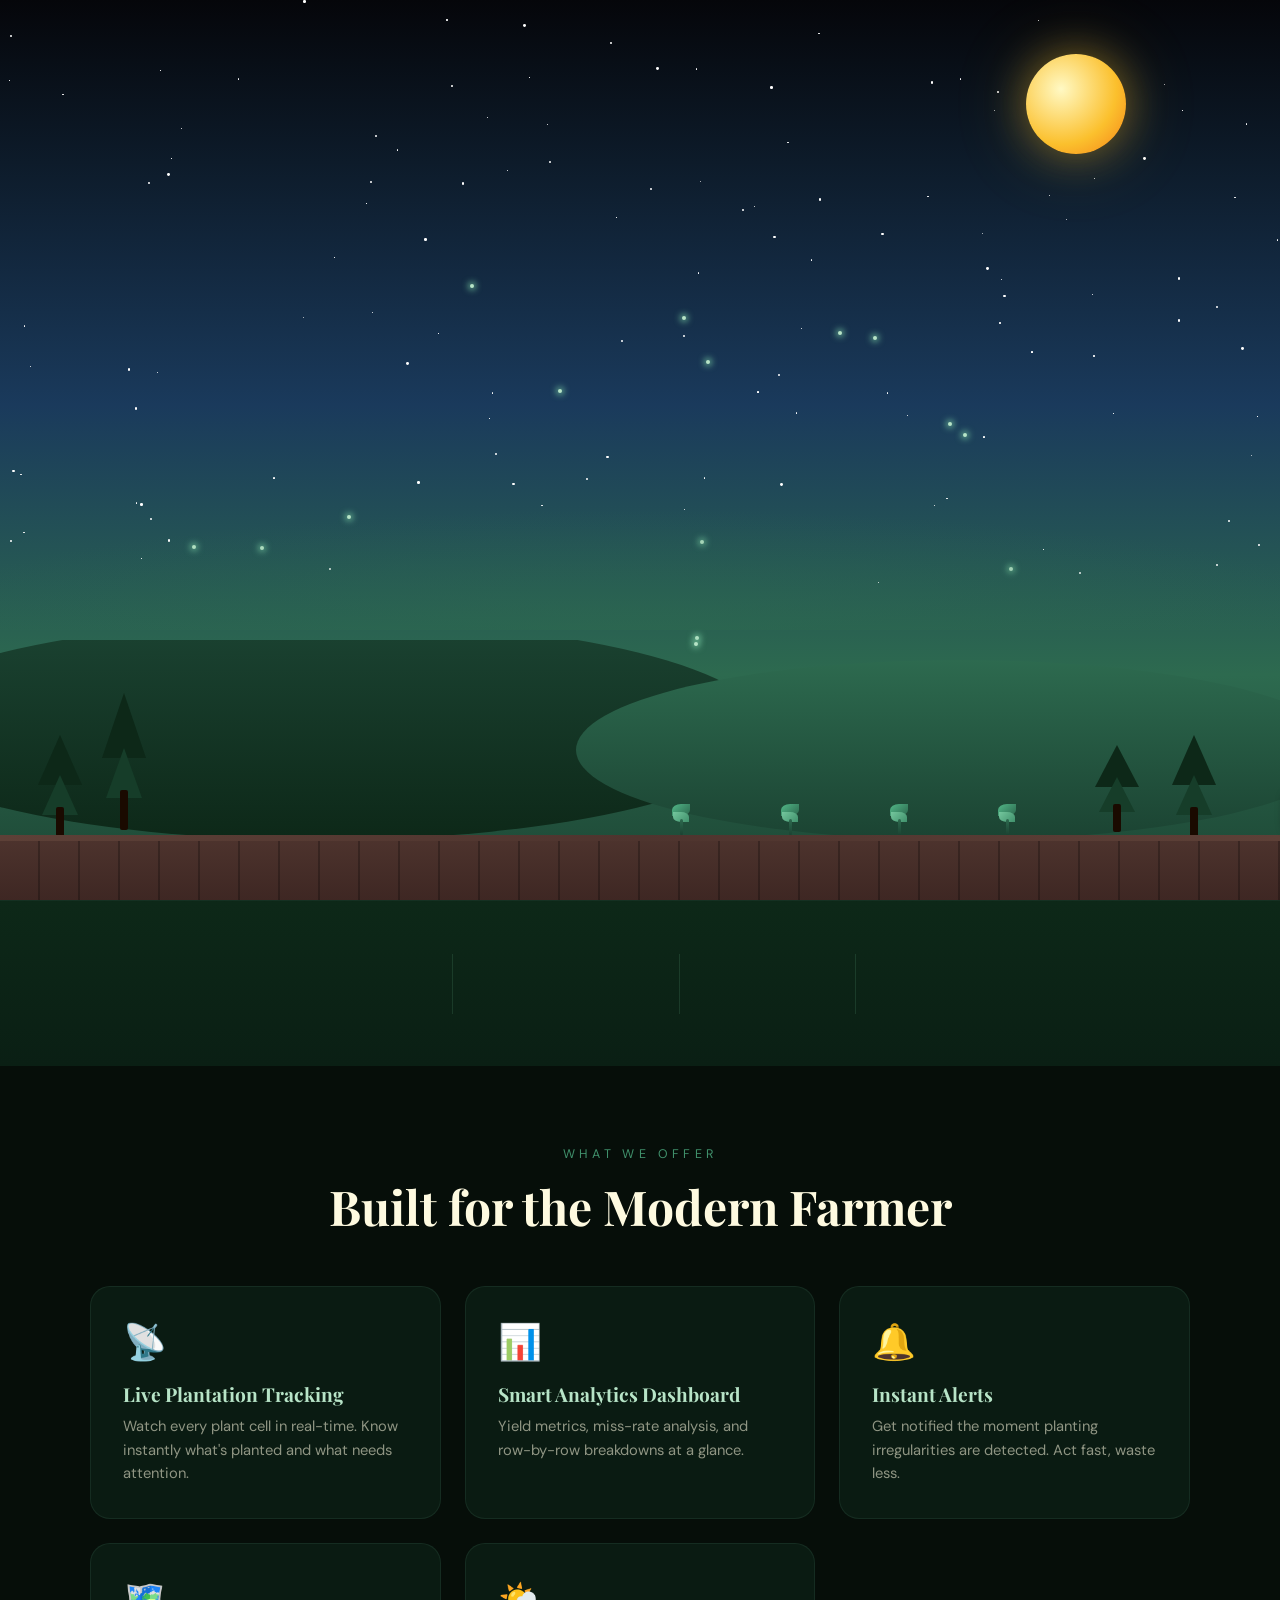
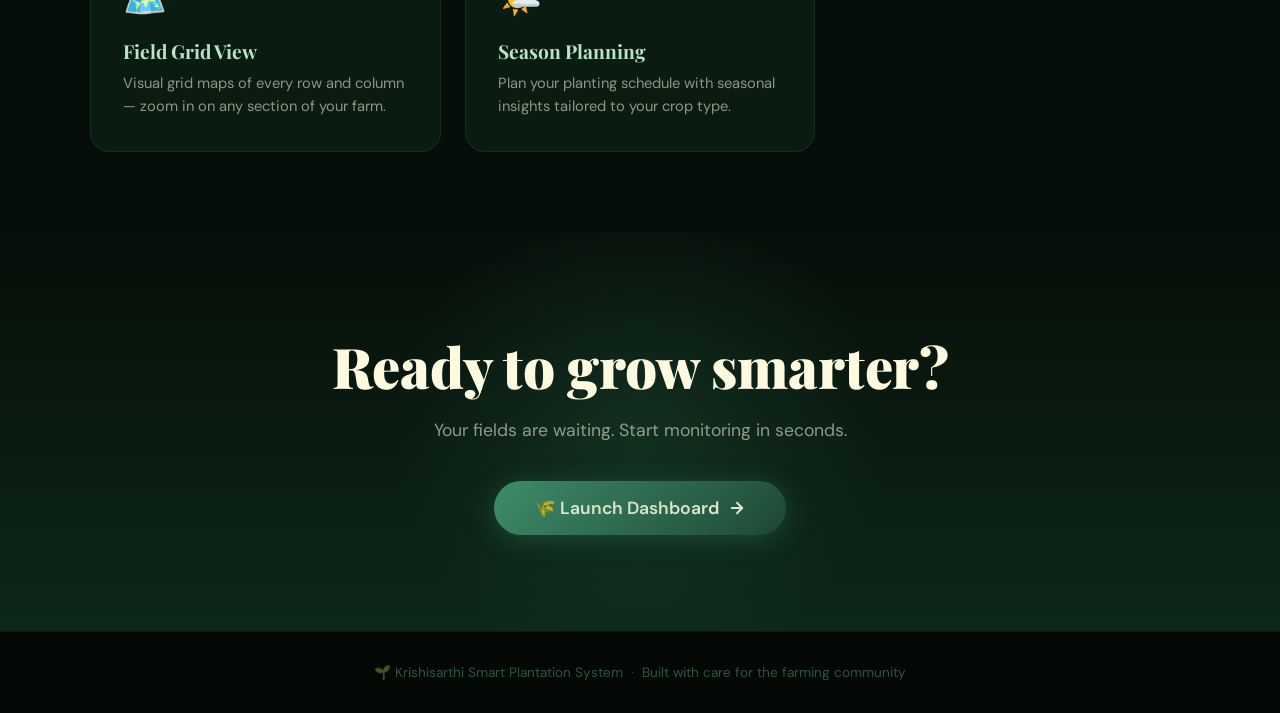
==== commit de04a29f: "Error Resolved" ====
--- a/index.html
+++ b/index.html
@@ -946,32 +946,6 @@
       font-size: 0.85rem;
       color: rgba(116,198,157,0.4);
       border-top: 1px solid rgba(116,198,157,0.08);
-    }
-
-    /* ── FLOATING RESET ─────────────────────────────── */
-    .btn-reset {
-      position: fixed;
-      bottom: 2rem;
-      right: 2rem;
-      width: 52px;
-      height: 52px;
-      border-radius: 50%;
-      background: rgba(183,46,46,0.85);
-      backdrop-filter: blur(8px);
-      color: white;
-      border: 1px solid rgba(255,100,100,0.3);
-      box-shadow: 0 4px 20px rgba(183,46,46,0.4);
-      cursor: pointer;
-      display: flex;
-      align-items: center;
-      justify-content: center;
-      transition: transform 0.3s ease, box-shadow 0.3s ease;
-      z-index: 1000;
-    }
-
-    .btn-reset:hover {
-      transform: translateY(-3px) rotate(-45deg);
-      box-shadow: 0 8px 32px rgba(183,46,46,0.6);
     }
 
     /* ── RESPONSIVE ─────────────────────────────────── */
@@ -1145,7 +1119,6 @@
 
 </div>
 
-<!-- Reset button -->
 <!-- Machine Number Validation Modal -->
 <div id="machineModal" class="modal-overlay">
   <div class="modal-content">
@@ -1166,13 +1139,6 @@
   </div>
 </div>
 
-<button class="btn-reset" title="Reset Database">
-  <svg fill="none" stroke="currentColor" stroke-width="2.2" stroke-linecap="round" stroke-linejoin="round" viewBox="0 0 24 24" width="22" height="22">
-    <path d="M3 12a9 9 0 1 0 9-9 9.75 9.75 0 0 0-6.74 2.74L3 8"/>
-    <path d="M3 3v5h5"/>
-  </svg>
-</button>
-
 <script>
 // ── Splash ───────────────────────────────────────────
 (function() {
